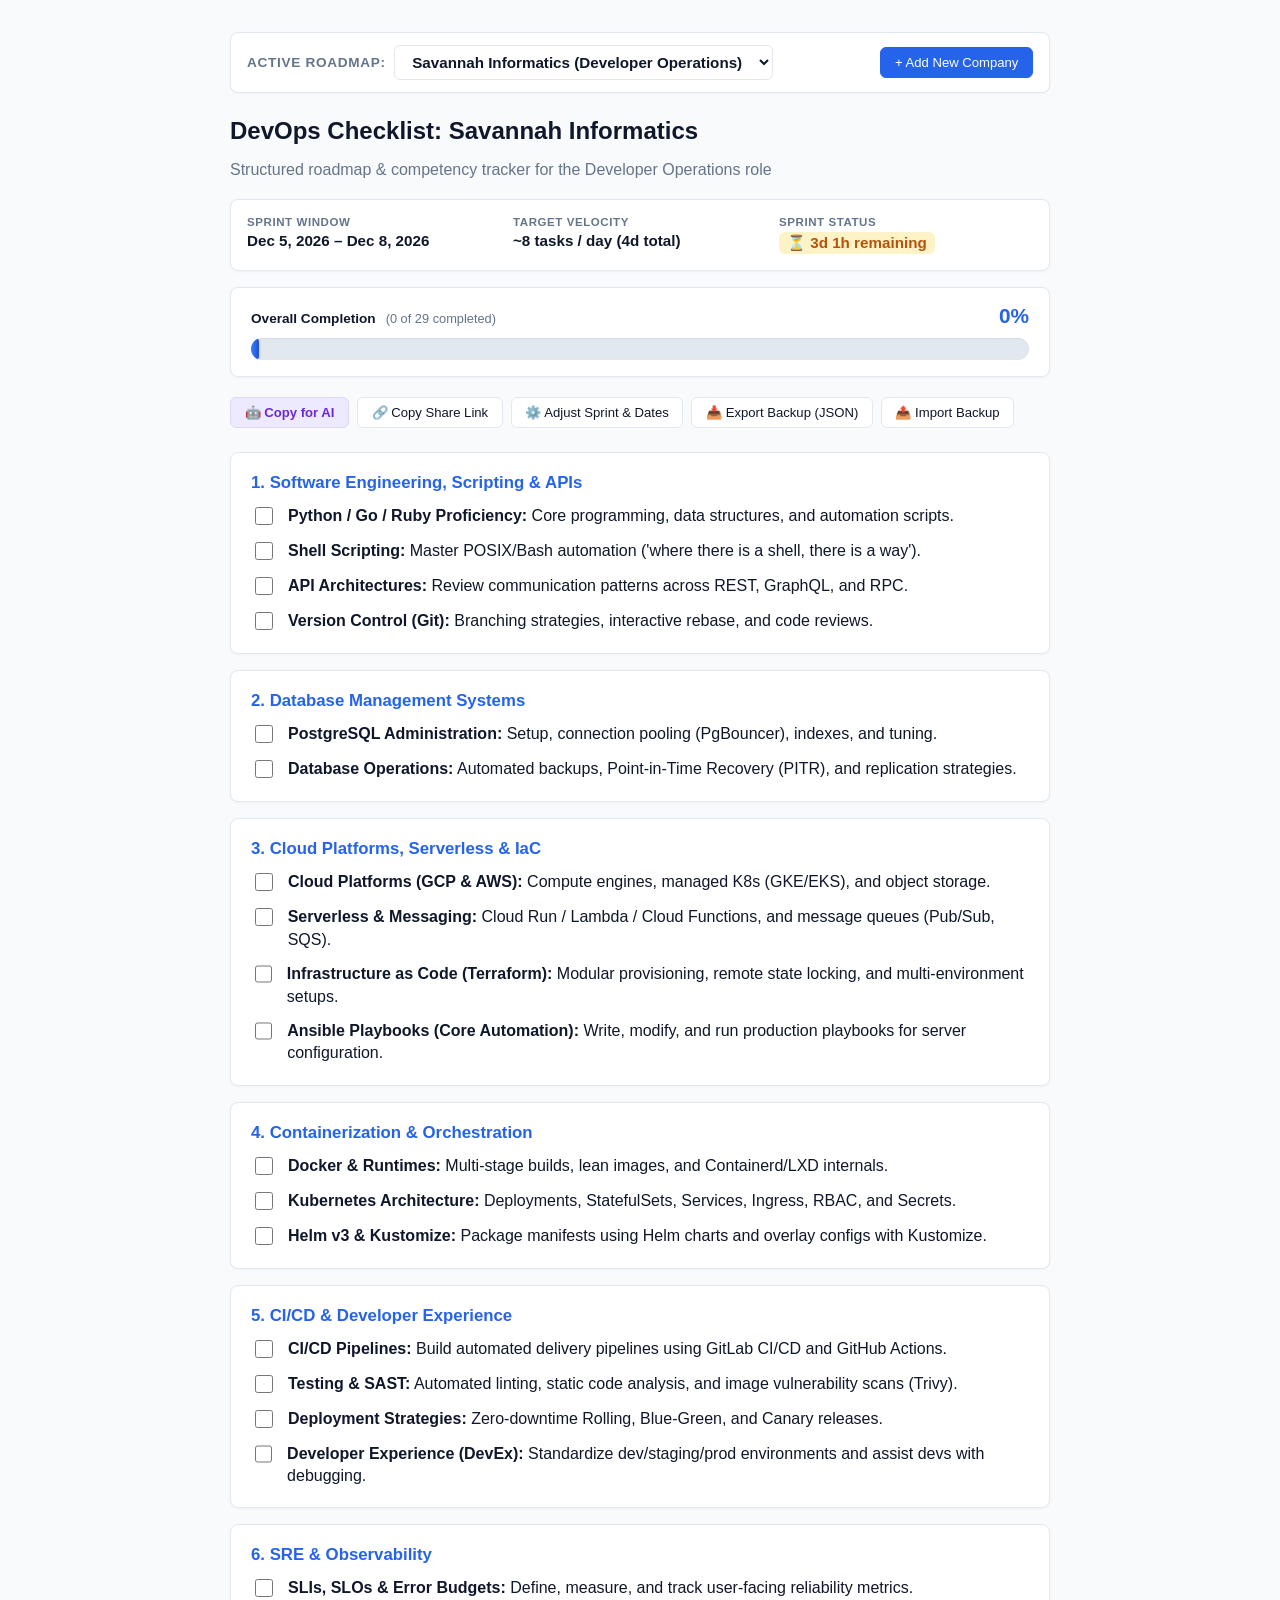
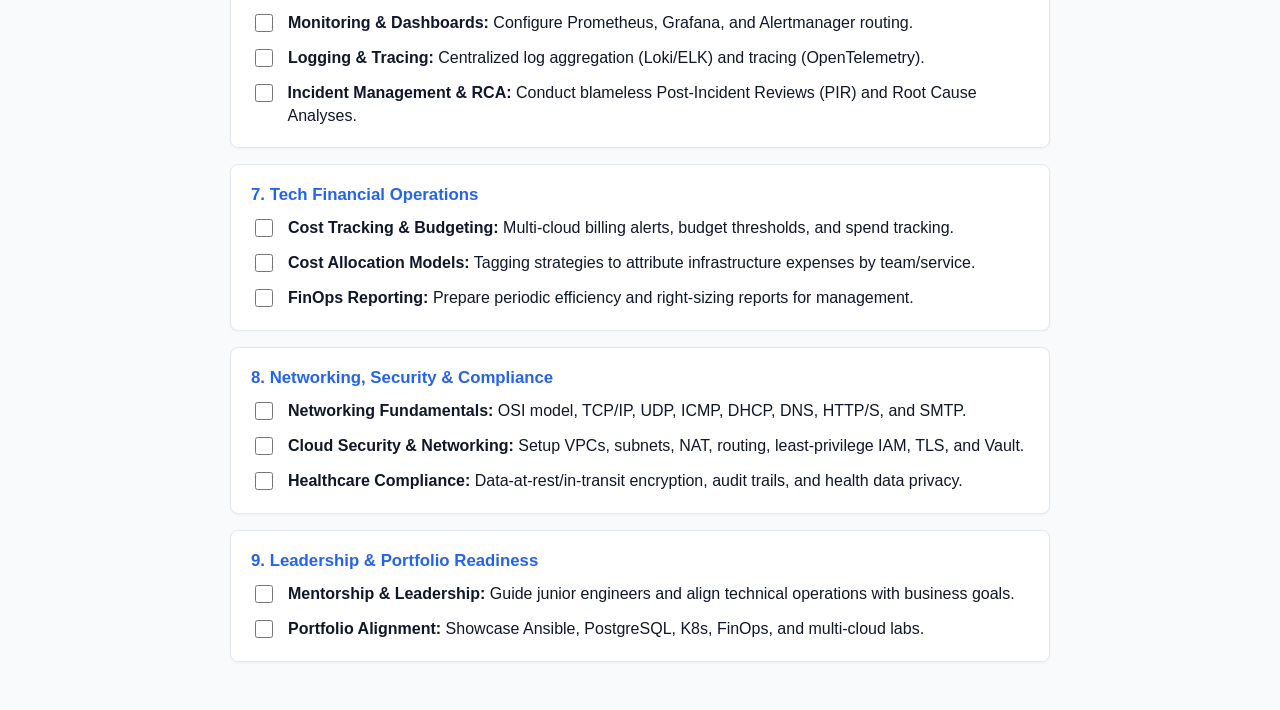
==== index.html @ 3cc92b85 "did some upgrade" ====
<!DOCTYPE html>
<html lang="en">

<head>
    <meta charset="UTF-8" />
    <meta name="viewport" content="width=device-width, initial-scale=1.0" />
    <title>DevOps Sprint Hub</title>
    <link rel="stylesheet" href="style.css" />
</head>

<body>

    <!-- Top Company Switcher Bar -->
    <div class="company-toolbar">
        <div class="company-select-group">
            <label for="companySelector">Active Roadmap:</label>
            <select id="companySelector" onchange="switchCompany(this.value)"></select>
        </div>
        <div style="display: flex; gap: 0.5rem;">
            <!-- Delete Button (Only visible for custom added companies) -->
            <button class="action-btn danger" id="deleteCompanyBtn" onclick="deleteActiveCompany()"
                style="display: none;">🗑️ Delete Roadmap</button>
            <button class="action-btn primary" onclick="openAddModal()">+ Add New Company</button>
        </div>
    </div>

    <h1 id="pageTitle">DevOps Checklist</h1>
    <p class="subtitle" id="pageSubtitle">Structured roadmap & competency tracker</p>

    <!-- Dynamic Sprint Header -->
    <div class="sprint-banner">
        <div class="sprint-item">
            <span class="sprint-label">Sprint Window</span>
            <span class="sprint-value" id="sprintDatesDisplay">Loading...</span>
        </div>
        <div class="sprint-item">
            <span class="sprint-label">Target Velocity</span>
            <span class="sprint-value" id="sprintVelocityDisplay">-- tasks / day</span>
        </div>
        <div class="sprint-item">
            <span class="sprint-label">Sprint Status</span>
            <span class="sprint-value" id="sprintBadge">Calculating...</span>
        </div>
    </div>

    <!-- Sprint Settings Drawer -->
    <div class="settings-panel" id="settingsPanel">
        <div class="settings-grid">
            <label>Start Date <input type="date" id="inputStartDate"></label>
            <label>Target End Date <input type="date" id="inputEndDate"></label>
        </div>
        <div class="btn-row">
            <button class="action-btn primary" onclick="applyCustomDates()">Save Dates</button>
            <button class="action-btn" onclick="startPresetSprint(3)">⚡ Start Fresh 3-Day Sprint</button>
            <button class="action-btn" onclick="startPresetSprint(7)">📅 Start 7-Day Sprint</button>
            <button class="action-btn danger" onclick="resetCheckboxes()">🔄 Clear Tasks for this Company</button>
        </div>
    </div>

    <!-- Progress Card -->
    <div class="progress-card">
        <div class="progress-meta">
            <div>
                <span class="progress-label-left">Overall Completion</span>
                <span class="progress-count-sub" id="taskFraction">(0 of 0 completed)</span>
            </div>
            <div class="progress-pct-display" id="progressPctLarge">0%</div>
        </div>
        <div class="progress-track">
            <div class="progress-fill" id="progressBar"></div>
        </div>
    </div>

    <!-- Action Bar -->
    <div class="action-bar">
        <button class="action-btn ai-btn" onclick="copyProgressForAI()">🤖 Copy for AI</button>
        <button class="action-btn" onclick="copyShareLink()">🔗 Copy Share Link</button>
        <button class="action-btn" onclick="toggleSettings()">⚙️ Adjust Sprint & Dates</button>
        <button class="action-btn" onclick="exportData()">📥 Export Backup (JSON)</button>
        <button class="action-btn" onclick="document.getElementById('importFile').click()">📤 Import Backup</button>
        <input type="file" id="importFile" style="display: none" accept=".json" onchange="importData(event)">
    </div>

    <!-- Dynamic Category & Checklist Container -->
    <div id="checklistContainer"></div>

    <!-- Modal: Add New Company from Chatbot -->
    <div class="modal-backdrop" id="addModal">
        <div class="modal-card">
            <h2>Add New Roadmap</h2>
            <p class="modal-sub">Generate a custom roadmap from any Job Description or Syllabus using your chatbot.</p>

            <div class="guide-step">
                <strong>Step 1: Get the prompt</strong>
                <p>Click below to copy the prompt, then paste it into ChatGPT / Claude along with your Job Description.
                </p>
                <button class="action-btn primary" onclick="copyChatbotPrompt()">📋 Copy Prompt for Chatbot</button>
            </div>

            <div class="guide-step">
                <strong>Step 2: Paste the Chatbot's JSON</strong>
                <p>Paste the JSON code your chatbot generated into the box below:</p>
                <textarea id="importJsonArea"
                    placeholder='{\n  "company": "Company or Course Name",\n  "role": "Role or Track Title",\n  "categories": [...]\n}'></textarea>
            </div>

            <div class="modal-actions">
                <button class="action-btn" onclick="closeAddModal()">Cancel</button>
                <button class="action-btn primary" onclick="saveCustomCompany()">🚀 Save & Launch Roadmap</button>
            </div>
        </div>
    </div>

    <!-- Scripts -->
    <script src="checklist-data.js"></script>
    <script src="app.js"></script>
</body>

</html>
---- style.css ----
:root {
    --bg: #f8fafc;
    --card-bg: #ffffff;
    --text: #0f172a;
    --text-muted: #64748b;
    --primary: #2563eb;
    --primary-hover: #1d4ed8;
    --border: #e2e8f0;
    --done: #94a3b8;
}

body {
    font-family: -apple-system, BlinkMacSystemFont, "Segoe UI", Roboto, sans-serif;
    background: var(--bg);
    color: var(--text);
    padding: 2rem 1rem;
    max-width: 820px;
    margin: 0 auto;
}

/* Company Switcher Toolbar */
.company-toolbar {
    display: flex;
    justify-content: space-between;
    align-items: center;
    background: var(--card-bg);
    border: 1px solid var(--border);
    border-radius: 8px;
    padding: 0.75rem 1rem;
    margin-bottom: 1.5rem;
    box-shadow: 0 1px 3px rgba(0, 0, 0, 0.04);
    flex-wrap: wrap;
    gap: 0.75rem;
}

.company-select-group {
    display: flex;
    align-items: center;
    gap: 0.5rem;
}

.company-select-group label {
    font-size: 0.85rem;
    font-weight: 700;
    color: var(--text-muted);
    text-transform: uppercase;
    letter-spacing: 0.05em;
}

select#companySelector {
    padding: 0.45rem 0.85rem;
    border: 1px solid var(--border);
    border-radius: 6px;
    background: #ffffff;
    color: var(--text);
    font-weight: 600;
    font-size: 0.95rem;
    cursor: pointer;
    font-family: inherit;
}

h1 {
    font-size: 1.5rem;
    margin-bottom: 0.25rem;
}

.subtitle {
    color: var(--text-muted);
    margin-bottom: 1.25rem;
}

/* Sprint Banner */
.sprint-banner {
    display: grid;
    grid-template-columns: repeat(auto-fit, minmax(180px, 1fr));
    gap: 0.75rem;
    background: var(--card-bg);
    border: 1px solid var(--border);
    border-radius: 8px;
    padding: 1rem;
    margin-bottom: 1rem;
    box-shadow: 0 1px 3px rgba(0, 0, 0, 0.04);
}

.sprint-item {
    display: flex;
    flex-direction: column;
}

.sprint-label {
    font-size: 0.72rem;
    text-transform: uppercase;
    font-weight: 700;
    letter-spacing: 0.05em;
    color: var(--text-muted);
    margin-bottom: 0.25rem;
}

.sprint-value {
    font-size: 0.95rem;
    font-weight: 600;
    color: var(--text);
}

.badge-active {
    color: #b45309;
    background: #fef3c7;
    padding: 2px 8px;
    border-radius: 6px;
    width: fit-content;
}

.badge-overdue {
    color: #b91c1c;
    background: #fee2e2;
    padding: 2px 8px;
    border-radius: 6px;
    width: fit-content;
}

.badge-done {
    color: #15803d;
    background: #dcfce7;
    padding: 2px 8px;
    border-radius: 6px;
    width: fit-content;
}

/* Settings Drawer */
.settings-panel {
    display: none;
    background: #f1f5f9;
    border: 1px solid var(--border);
    border-radius: 8px;
    padding: 1rem;
    margin-bottom: 1rem;
    animation: fadeIn 0.2s ease-in-out;
}

.settings-panel.open {
    display: block;
}

.settings-grid {
    display: grid;
    grid-template-columns: repeat(auto-fit, minmax(200px, 1fr));
    gap: 0.75rem;
    margin-bottom: 0.75rem;
}

.settings-grid label {
    display: flex;
    flex-direction: column;
    font-size: 0.8rem;
    font-weight: 600;
    color: var(--text);
    gap: 0.35rem;
}

.settings-grid input[type="date"] {
    padding: 0.4rem 0.6rem;
    border: 1px solid var(--border);
    border-radius: 6px;
    background: #ffffff;
    font-family: inherit;
}

.btn-row {
    display: flex;
    gap: 0.5rem;
    flex-wrap: wrap;
}

/* Progress Hub */
.progress-card {
    background: var(--card-bg);
    border: 1px solid var(--border);
    border-radius: 8px;
    padding: 1rem 1.25rem;
    margin-bottom: 1.25rem;
    box-shadow: 0 1px 3px rgba(0, 0, 0, 0.04);
}

.progress-meta {
    display: flex;
    justify-content: space-between;
    align-items: baseline;
    margin-bottom: 0.6rem;
}

.progress-label-left {
    font-size: 0.85rem;
    font-weight: 600;
    color: var(--text);
}

.progress-count-sub {
    font-size: 0.8rem;
    color: var(--text-muted);
    margin-left: 0.35rem;
}

.progress-pct-display {
    font-size: 1.3rem;
    font-weight: 800;
    color: var(--primary);
    font-variant-numeric: tabular-nums;
}

.progress-track {
    background: #e2e8f0;
    border-radius: 999px;
    height: 22px;
    width: 100%;
    overflow: hidden;
    position: relative;
    box-shadow: inset 0 1px 2px rgba(0, 0, 0, 0.06);
}

.progress-fill {
    background: linear-gradient(90deg, #3b82f6 0%, #1d4ed8 100%);
    height: 100%;
    width: 0%;
    border-radius: 999px;
    transition: width 0.35s cubic-bezier(0.4, 0, 0.2, 1);
    display: flex;
    align-items: center;
    justify-content: flex-end;
    padding-right: 8px;
    color: #ffffff;
    font-size: 0.72rem;
    font-weight: 700;
    letter-spacing: 0.02em;
    box-sizing: border-box;
    box-shadow: 0 1px 3px rgba(37, 99, 235, 0.3);
}

/* Action Bar */
.action-bar {
    display: flex;
    gap: 0.5rem;
    margin-bottom: 1.5rem;
    flex-wrap: wrap;
}

.action-btn {
    background: var(--card-bg);
    border: 1px solid var(--border);
    color: var(--text);
    padding: 0.45rem 0.85rem;
    border-radius: 6px;
    font-size: 0.82rem;
    font-weight: 500;
    cursor: pointer;
    transition: all 0.15s ease;
}

.action-btn:hover {
    background: #f1f5f9;
}

.action-btn.primary {
    background: var(--primary);
    color: #ffffff;
    border-color: var(--primary);
}

.action-btn.primary:hover {
    background: var(--primary-hover);
}

.action-btn.ai-btn {
    background: #ede9fe;
    color: #6d28d9;
    border-color: #ddd6fe;
    font-weight: 600;
}

.action-btn.ai-btn:hover {
    background: #ddd6fe;
}

.action-btn.danger {
    color: #b91c1c;
}

.action-btn.danger:hover {
    background: #fee2e2;
}

/* Category Cards */
.category {
    background: var(--card-bg);
    border: 1px solid var(--border);
    border-radius: 8px;
    padding: 1.25rem;
    margin-bottom: 1rem;
    box-shadow: 0 1px 3px rgba(0, 0, 0, 0.04);
}

.category h2 {
    font-size: 1.05rem;
    margin-top: 0;
    margin-bottom: 0.75rem;
    color: var(--primary);
}

.category label {
    display: flex;
    align-items: flex-start;
    gap: 0.75rem;
    margin-bottom: 0.75rem;
    cursor: pointer;
    user-select: none;
    line-height: 1.4;
}

.category label:last-child {
    margin-bottom: 0;
}

input[type="checkbox"] {
    width: 18px;
    height: 18px;
    margin-top: 2px;
    cursor: pointer;
    accent-color: var(--primary);
}

input[type="checkbox"]:checked+span {
    text-decoration: line-through;
    color: var(--done);
}

/* Modal Styling */
.modal-backdrop {
    display: none;
    position: fixed;
    top: 0;
    left: 0;
    width: 100%;
    height: 100%;
    background: rgba(15, 23, 42, 0.6);
    z-index: 100;
    justify-content: center;
    align-items: center;
    padding: 1rem;
    box-sizing: border-box;
}

.modal-backdrop.open {
    display: flex;
}

.modal-card {
    background: #ffffff;
    border-radius: 12px;
    max-width: 600px;
    width: 100%;
    padding: 1.5rem;
    box-shadow: 0 20px 25px -5px rgba(0, 0, 0, 0.1);
    animation: fadeIn 0.2s ease-in-out;
}

.modal-card h2 {
    margin-top: 0;
    margin-bottom: 0.25rem;
    font-size: 1.25rem;
}

.modal-sub {
    color: var(--text-muted);
    font-size: 0.85rem;
    margin-bottom: 1.25rem;
}

.guide-step {
    background: #f8fafc;
    border: 1px solid var(--border);
    border-radius: 8px;
    padding: 0.85rem;
    margin-bottom: 1rem;
}

.guide-step strong {
    display: block;
    font-size: 0.88rem;
    margin-bottom: 0.25rem;
}

.guide-step p {
    margin: 0 0 0.5rem 0;
    font-size: 0.8rem;
    color: var(--text-muted);
}

textarea#importJsonArea {
    width: 100%;
    height: 140px;
    border: 1px solid var(--border);
    border-radius: 6px;
    padding: 0.6rem;
    font-family: monospace;
    font-size: 0.8rem;
    box-sizing: border-box;
    resize: vertical;
}

.modal-actions {
    display: flex;
    justify-content: flex-end;
    gap: 0.5rem;
    margin-top: 1rem;
}

@keyframes fadeIn {
    from {
        opacity: 0;
        transform: translateY(-4px);
    }

    to {
        opacity: 1;
        transform: translateY(0);
    }
}
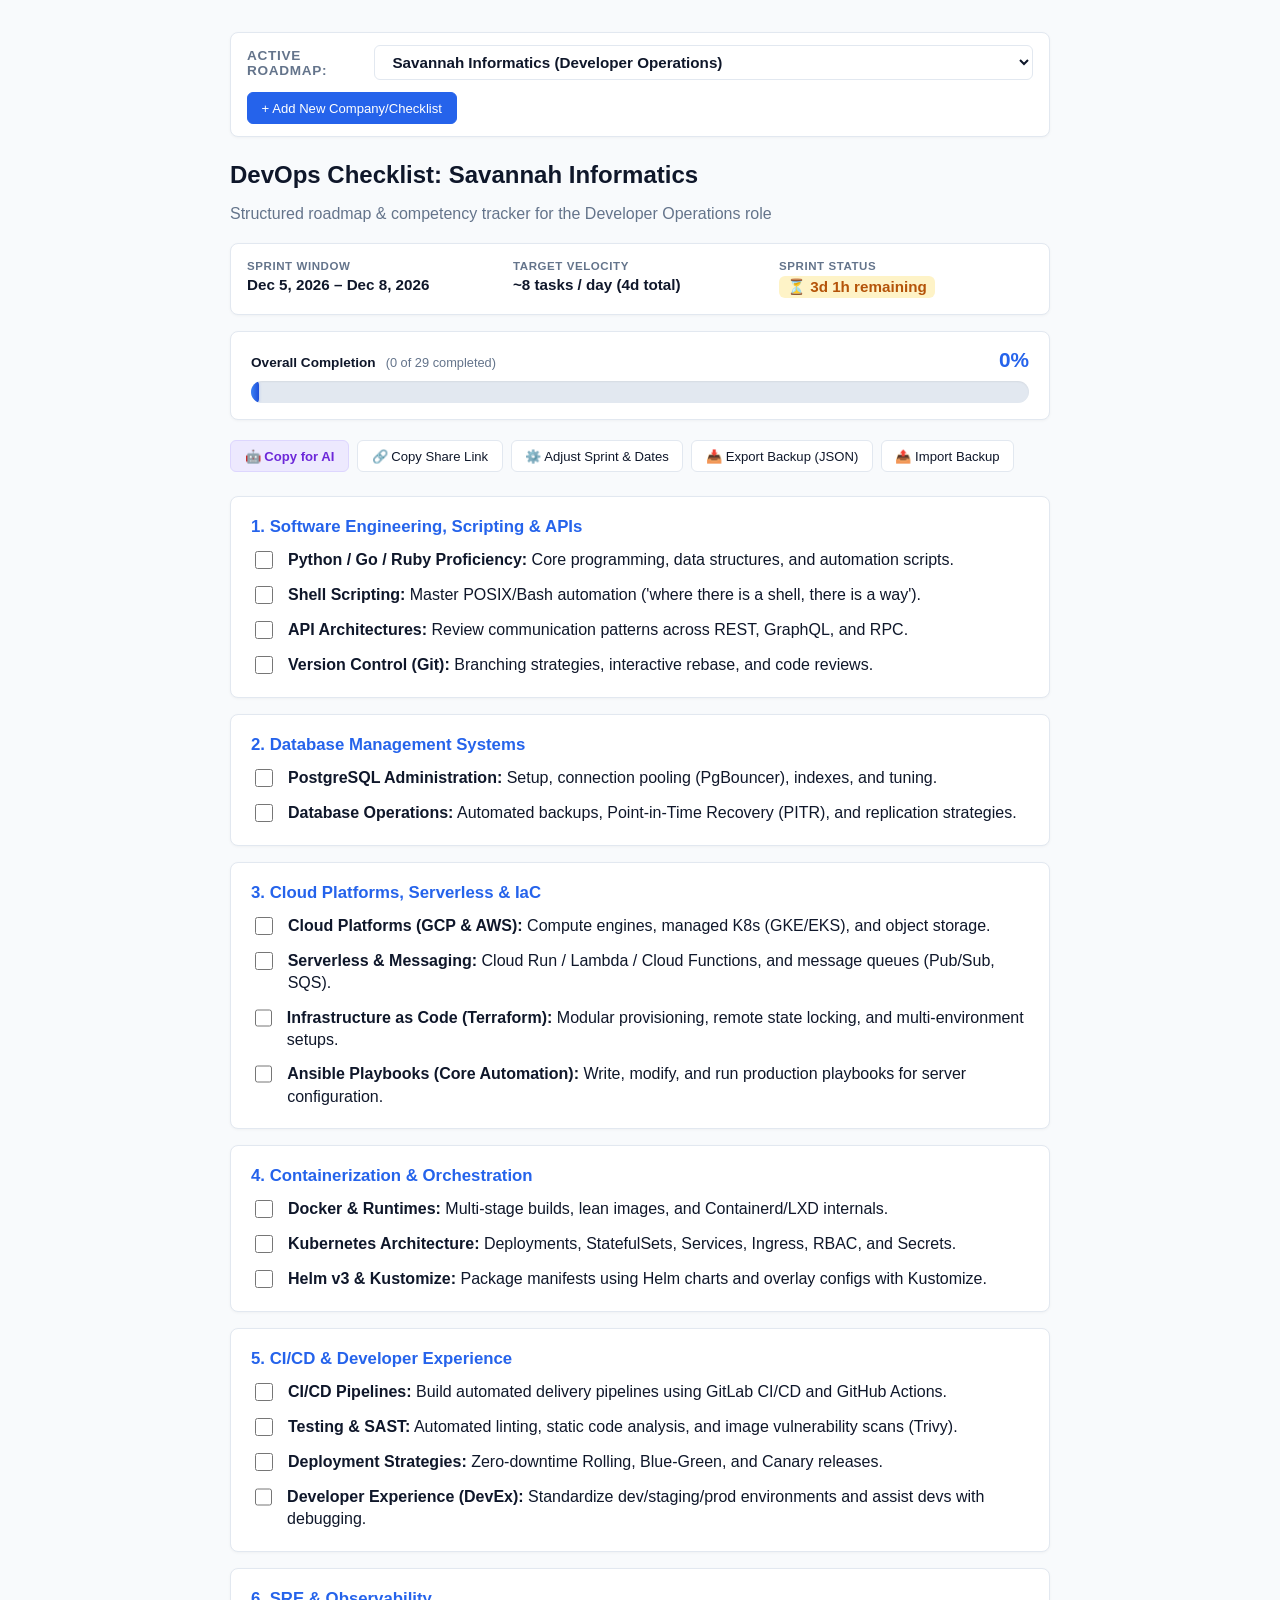
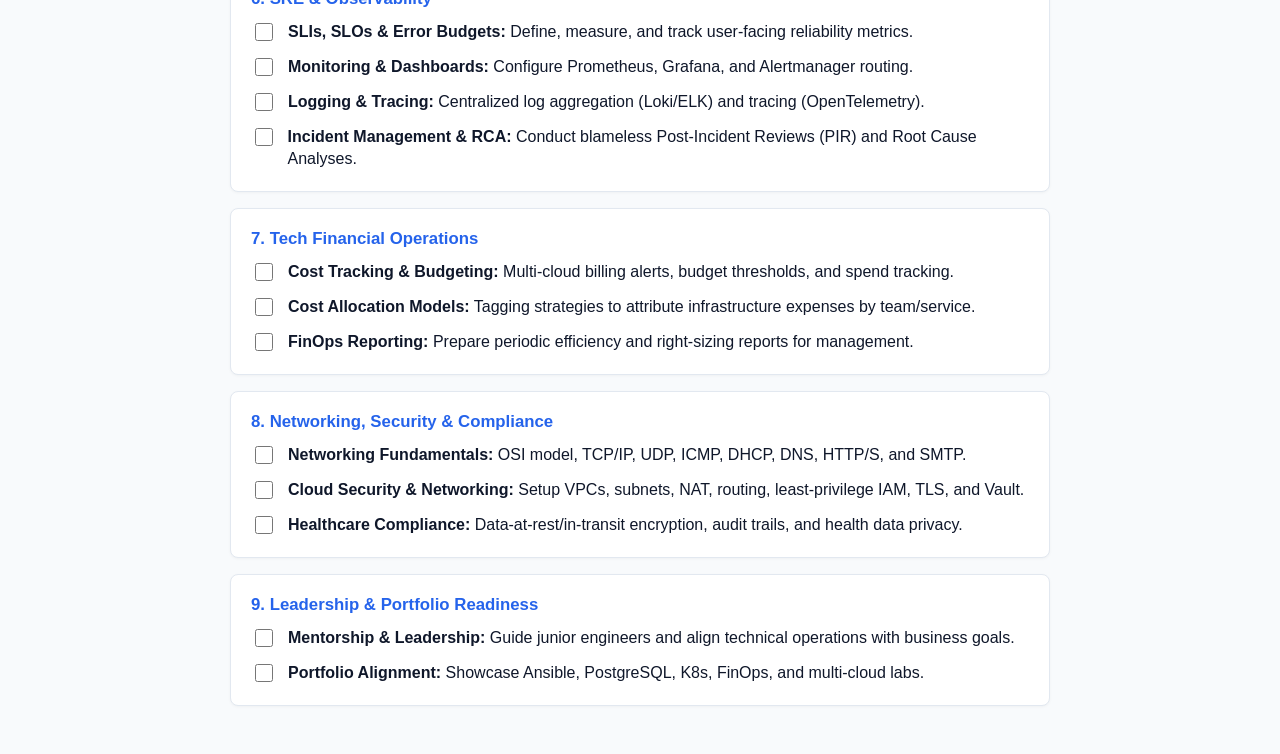
==== commit fa44dcf9: "update button" ====
--- a/index.html
+++ b/index.html
@@ -20,7 +20,7 @@
             <!-- Delete Button (Only visible for custom added companies) -->
             <button class="action-btn danger" id="deleteCompanyBtn" onclick="deleteActiveCompany()"
                 style="display: none;">🗑️ Delete Roadmap</button>
-            <button class="action-btn primary" onclick="openAddModal()">+ Add New Company</button>
+            <button class="action-btn primary" onclick="openAddModal()">+ Add New Company/Checklist</button>
         </div>
     </div>
 
